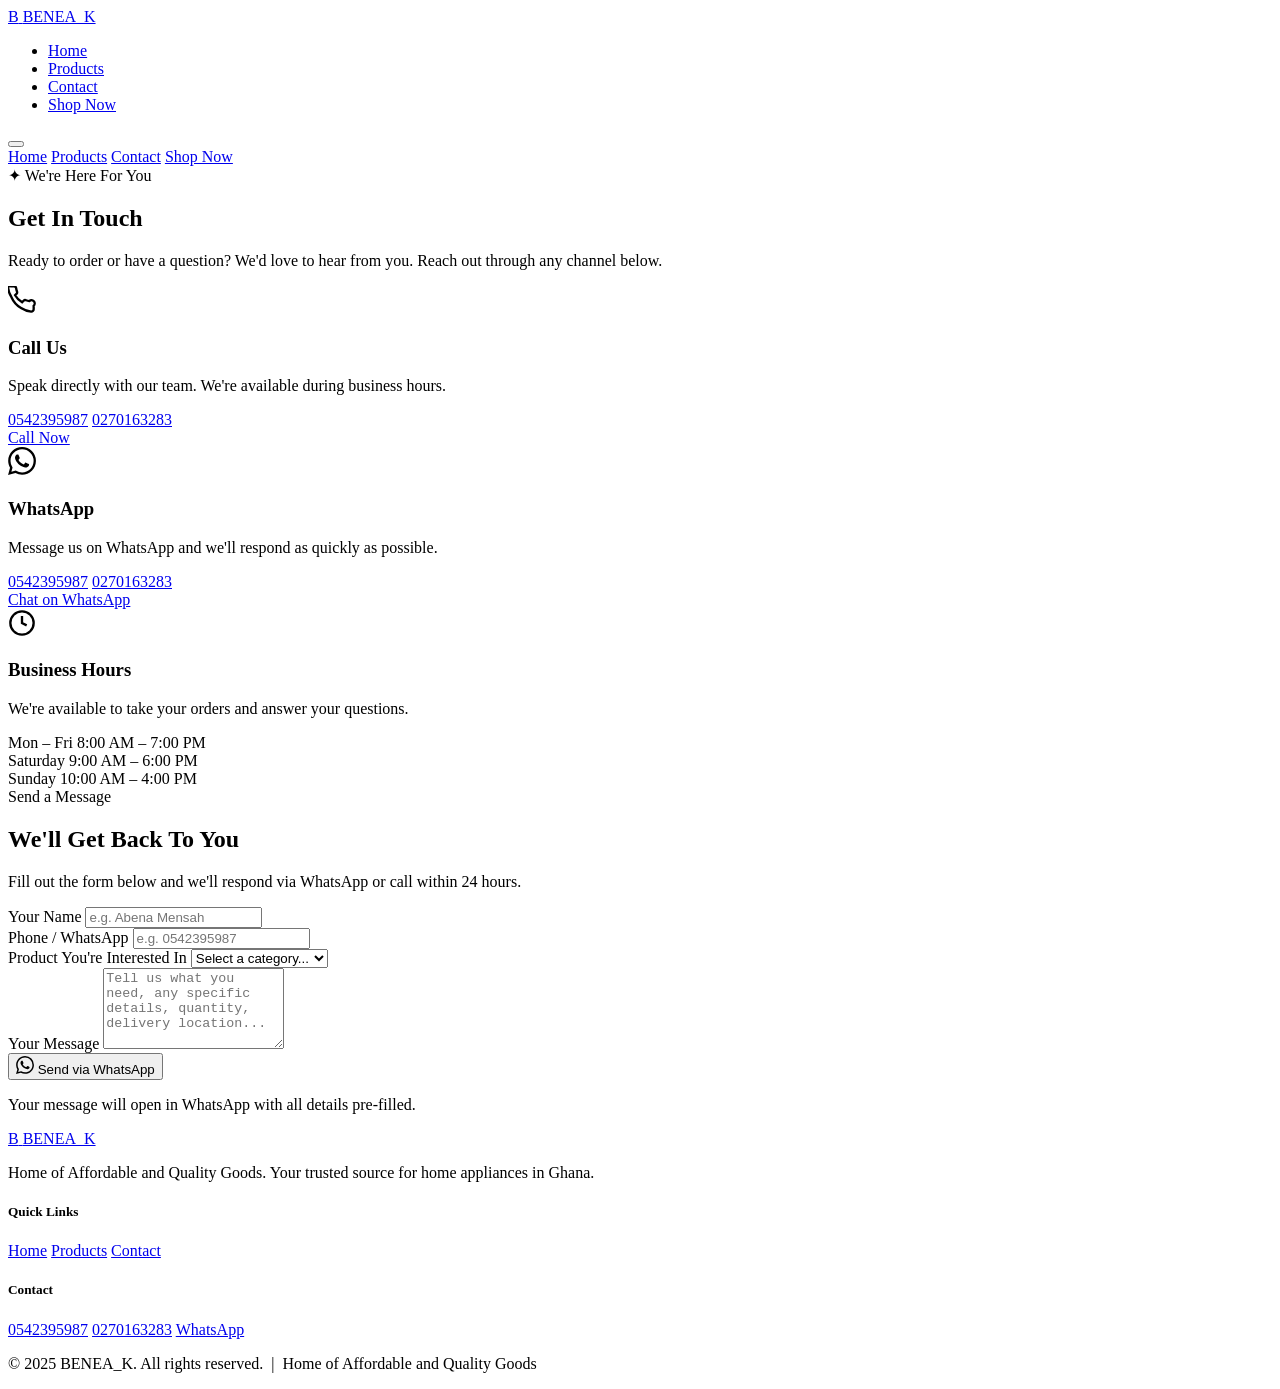
==== contact.html @ fbb22505 "Add files via upload" ====
<!DOCTYPE html>
<html lang="en">

<head>
  <meta charset="UTF-8" />
  <meta name="viewport" content="width=device-width, initial-scale=1.0" />
  <title>Contact — BENEA_K</title>
  <meta name="description"
    content="Contact BENEA_K for quality home appliances. Call or WhatsApp 0542395987 / 0270163283." />
  <link rel="preconnect" href="https://fonts.googleapis.com" />
  <link rel="preconnect" href="https://fonts.gstatic.com" crossorigin />
  <link
    href="https://fonts.googleapis.com/css2?family=Playfair+Display:wght@700;900&family=DM+Sans:wght@300;400;500;600&family=DM+Serif+Display&display=swap"
    rel="stylesheet" />
  <link rel="stylesheet" href="../css/style.css" />
</head>

<body>

  <!-- NAV -->
  <header class="nav-wrapper">
    <nav class="nav">
      <a href="../index.html" class="nav-logo">
        <span class="logo-mark">B</span>
        <span class="logo-text">BENEA<span class="logo-k">_K</span></span>
      </a>
      <ul class="nav-links">
        <li><a href="../index.html" class="nav-link">Home</a></li>
        <li><a href="../index.html#products" class="nav-link">Products</a></li>
        <li><a href="contact.html" class="nav-link active">Contact</a></li>
        <li><a href="contact.html" class="nav-cta">Shop Now</a></li>
      </ul>
      <button class="hamburger" id="hamburger" aria-label="Open menu">
        <span></span><span></span><span></span>
      </button>
    </nav>
    <div class="mobile-menu" id="mobileMenu">
      <a href="../index.html">Home</a>
      <a href="../index.html#products">Products</a>
      <a href="contact.html">Contact</a>
      <a href="contact.html" class="mobile-cta">Shop Now</a>
    </div>
  </header>

  <!-- CONTACT HERO -->
  <section class="contact-hero">
    <div class="hero-bg">
      <div class="hero-orb hero-orb-1"></div>
      <div class="hero-orb hero-orb-2"></div>
    </div>
    <div class="contact-hero-content">
      <span class="hero-badge">✦ We're Here For You</span>
      <h1>Get In Touch</h1>
      <p>Ready to order or have a question? We'd love to hear from you. Reach out through any channel below.</p>
    </div>
  </section>

  <!-- CONTACT CARDS -->
  <section class="contact-section">
    <div class="container">
      <div class="contact-cards">

        <div class="contact-card contact-card-phone">
          <div class="cc-icon">
            <svg width="28" height="28" viewBox="0 0 24 24" fill="none" stroke="currentColor" stroke-width="2">
              <path
                d="M22 16.92v3a2 2 0 01-2.18 2 19.79 19.79 0 01-8.63-3.07A19.5 19.5 0 013.07 9.81a19.79 19.79 0 01-3.07-8.67A2 2 0 012 .18h3a2 2 0 012 1.72c.127.96.361 1.903.7 2.81a2 2 0 01-.45 2.11L6.09 7.91a16 16 0 006 6l1.27-1.27a2 2 0 012.11-.45c.907.339 1.85.573 2.81.7A2 2 0 0122 16.92z" />
            </svg>
          </div>
          <h3>Call Us</h3>
          <p>Speak directly with our team. We're available during business hours.</p>
          <div class="cc-numbers">
            <a href="tel:0542395987" class="cc-number">0542395987</a>
            <a href="tel:0270163283" class="cc-number">0270163283</a>
          </div>
          <a href="tel:0542395987" class="cc-btn">Call Now</a>
        </div>

        <div class="contact-card contact-card-whatsapp">
          <div class="cc-icon">
            <svg width="28" height="28" viewBox="0 0 24 24" fill="currentColor">
              <path
                d="M17.472 14.382c-.297-.149-1.758-.867-2.03-.967-.273-.099-.471-.148-.67.15-.197.297-.767.966-.94 1.164-.173.199-.347.223-.644.075-.297-.15-1.255-.463-2.39-1.475-.883-.788-1.48-1.761-1.653-2.059-.173-.297-.018-.458.13-.606.134-.133.298-.347.446-.52.149-.174.198-.298.298-.497.099-.198.05-.371-.025-.52-.075-.149-.669-1.612-.916-2.207-.242-.579-.487-.5-.669-.51-.173-.008-.371-.01-.57-.01-.198 0-.52.074-.792.372-.272.297-1.04 1.016-1.04 2.479 0 1.462 1.065 2.875 1.213 3.074.149.198 2.096 3.2 5.077 4.487.709.306 1.262.489 1.694.625.712.227 1.36.195 1.871.118.571-.085 1.758-.719 2.006-1.413.248-.694.248-1.289.173-1.413-.074-.124-.272-.198-.57-.347m-5.421 7.403h-.004a9.87 9.87 0 01-5.031-1.378l-.361-.214-3.741.982.998-3.648-.235-.374a9.86 9.86 0 01-1.51-5.26c.001-5.45 4.436-9.884 9.888-9.884 2.64 0 5.122 1.03 6.988 2.898a9.825 9.825 0 012.893 6.994c-.003 5.45-4.437 9.884-9.885 9.884m8.413-18.297A11.815 11.815 0 0012.05 0C5.495 0 .16 5.335.157 11.892c0 2.096.547 4.142 1.588 5.945L.057 24l6.305-1.654a11.882 11.882 0 005.683 1.448h.005c6.554 0 11.89-5.335 11.893-11.893a11.821 11.821 0 00-3.48-8.413z" />
            </svg>
          </div>
          <h3>WhatsApp</h3>
          <p>Message us on WhatsApp and we'll respond as quickly as possible.</p>
          <div class="cc-numbers">
            <a href="https://wa.me/233542395987" class="cc-number" target="_blank">0542395987</a>
            <a href="https://wa.me/233270163283" class="cc-number" target="_blank">0270163283</a>
          </div>
          <a href="https://wa.me/233542395987?text=Hello%20BENEA_K!%20I%27d%20like%20to%20order%20a%20product."
            target="_blank" class="cc-btn cc-btn-wa">Chat on WhatsApp</a>
        </div>

        <div class="contact-card contact-card-hours">
          <div class="cc-icon cc-icon-hours">
            <svg width="28" height="28" viewBox="0 0 24 24" fill="none" stroke="currentColor" stroke-width="2">
              <circle cx="12" cy="12" r="10" />
              <polyline points="12 6 12 12 16 14" />
            </svg>
          </div>
          <h3>Business Hours</h3>
          <p>We're available to take your orders and answer your questions.</p>
          <div class="hours-list">
            <div class="hours-row">
              <span>Mon – Fri</span>
              <span>8:00 AM – 7:00 PM</span>
            </div>
            <div class="hours-row">
              <span>Saturday</span>
              <span>9:00 AM – 6:00 PM</span>
            </div>
            <div class="hours-row">
              <span>Sunday</span>
              <span>10:00 AM – 4:00 PM</span>
            </div>
          </div>
        </div>

      </div>

      <!-- MESSAGE FORM -->
      <div class="contact-form-section">
        <div class="form-intro">
          <span class="section-eyebrow">Send a Message</span>
          <h2>We'll Get Back To You</h2>
          <p>Fill out the form below and we'll respond via WhatsApp or call within 24 hours.</p>
        </div>
        <div class="contact-form-wrap">
          <div class="contact-form" id="contactForm">
            <div class="form-row">
              <div class="form-group">
                <label for="name">Your Name</label>
                <input type="text" id="name" placeholder="e.g. Abena Mensah" required />
              </div>
              <div class="form-group">
                <label for="phone">Phone / WhatsApp</label>
                <input type="tel" id="phone" placeholder="e.g. 0542395987" required />
              </div>
            </div>
            <div class="form-group">
              <label for="product">Product You're Interested In</label>
              <select id="product">
                <option value="">Select a category...</option>
                <option>Bowl Sets</option>
                <option>Storage Containers</option>
                <option>Gas Cylinders</option>
                <option>Cookware / Pans</option>
                <option>Dinnerware Sets</option>
                <option>Lunch Bags</option>
                <option>Microwaves</option>
                <option>Electric Kettles</option>
                <option>Steam Irons</option>
                <option>Other</option>
              </select>
            </div>
            <div class="form-group">
              <label for="message">Your Message</label>
              <textarea id="message" rows="5"
                placeholder="Tell us what you need, any specific details, quantity, delivery location..."></textarea>
            </div>
            <button type="button" class="form-submit" id="formSubmit" onclick="sendWhatsApp()">
              <svg width="18" height="18" viewBox="0 0 24 24" fill="currentColor">
                <path
                  d="M17.472 14.382c-.297-.149-1.758-.867-2.03-.967-.273-.099-.471-.148-.67.15-.197.297-.767.966-.94 1.164-.173.199-.347.223-.644.075-.297-.15-1.255-.463-2.39-1.475-.883-.788-1.48-1.761-1.653-2.059-.173-.297-.018-.458.13-.606.134-.133.298-.347.446-.52.149-.174.198-.298.298-.497.099-.198.05-.371-.025-.52-.075-.149-.669-1.612-.916-2.207-.242-.579-.487-.5-.669-.51-.173-.008-.371-.01-.57-.01-.198 0-.52.074-.792.372-.272.297-1.04 1.016-1.04 2.479 0 1.462 1.065 2.875 1.213 3.074.149.198 2.096 3.2 5.077 4.487.709.306 1.262.489 1.694.625.712.227 1.36.195 1.871.118.571-.085 1.758-.719 2.006-1.413.248-.694.248-1.289.173-1.413-.074-.124-.272-.198-.57-.347m-5.421 7.403h-.004a9.87 9.87 0 01-5.031-1.378l-.361-.214-3.741.982.998-3.648-.235-.374a9.86 9.86 0 01-1.51-5.26c.001-5.45 4.436-9.884 9.888-9.884 2.64 0 5.122 1.03 6.988 2.898a9.825 9.825 0 012.893 6.994c-.003 5.45-4.437 9.884-9.885 9.884m8.413-18.297A11.815 11.815 0 0012.05 0C5.495 0 .16 5.335.157 11.892c0 2.096.547 4.142 1.588 5.945L.057 24l6.305-1.654a11.882 11.882 0 005.683 1.448h.005c6.554 0 11.89-5.335 11.893-11.893a11.821 11.821 0 00-3.48-8.413z" />
              </svg>
              Send via WhatsApp
            </button>
            <p class="form-note">Your message will open in WhatsApp with all details pre-filled.</p>
          </div>
        </div>
      </div>

    </div>
  </section>

  <!-- FOOTER -->
  <footer class="footer">
    <div class="container footer-inner">
      <div class="footer-brand">
        <a href="../index.html" class="nav-logo footer-logo">
          <span class="logo-mark">B</span>
          <span class="logo-text">BENEA<span class="logo-k">_K</span></span>
        </a>
        <p>Home of Affordable and Quality Goods. Your trusted source for home appliances in Ghana.</p>
      </div>
      <div class="footer-links">
        <h5>Quick Links</h5>
        <a href="../index.html">Home</a>
        <a href="../index.html#products">Products</a>
        <a href="contact.html">Contact</a>
      </div>
      <div class="footer-contact">
        <h5>Contact</h5>
        <a href="tel:0542395987">0542395987</a>
        <a href="tel:0270163283">0270163283</a>
        <a href="https://wa.me/233542395987" target="_blank">WhatsApp</a>
      </div>
    </div>
    <div class="footer-bottom">
      <p>© 2025 BENEA_K. All rights reserved. &nbsp;|&nbsp; Home of Affordable and Quality Goods</p>
    </div>
  </footer>

  <script src="../js/main.js"></script>
  <script>
    function sendWhatsApp() {
      const name = document.getElementById('name').value.trim();
      const phone = document.getElementById('phone').value.trim();
      const product = document.getElementById('product').value;
      const message = document.getElementById('message').value.trim();
      if (!name || !phone) {
        alert('Please enter your name and phone number.');
        return;
      }
      const text = `Hello BENEA_K! 👋\n\nName: ${name}\nPhone: ${phone}\nInterested in: ${product || 'Not specified'}\n\nMessage: ${message || 'I would like to enquire about your products.'}`;
      const encoded = encodeURIComponent(text);
      window.open(`https://wa.me/233542395987?text=${encoded}`, '_blank');
    }
  </script>
</body>

</html>
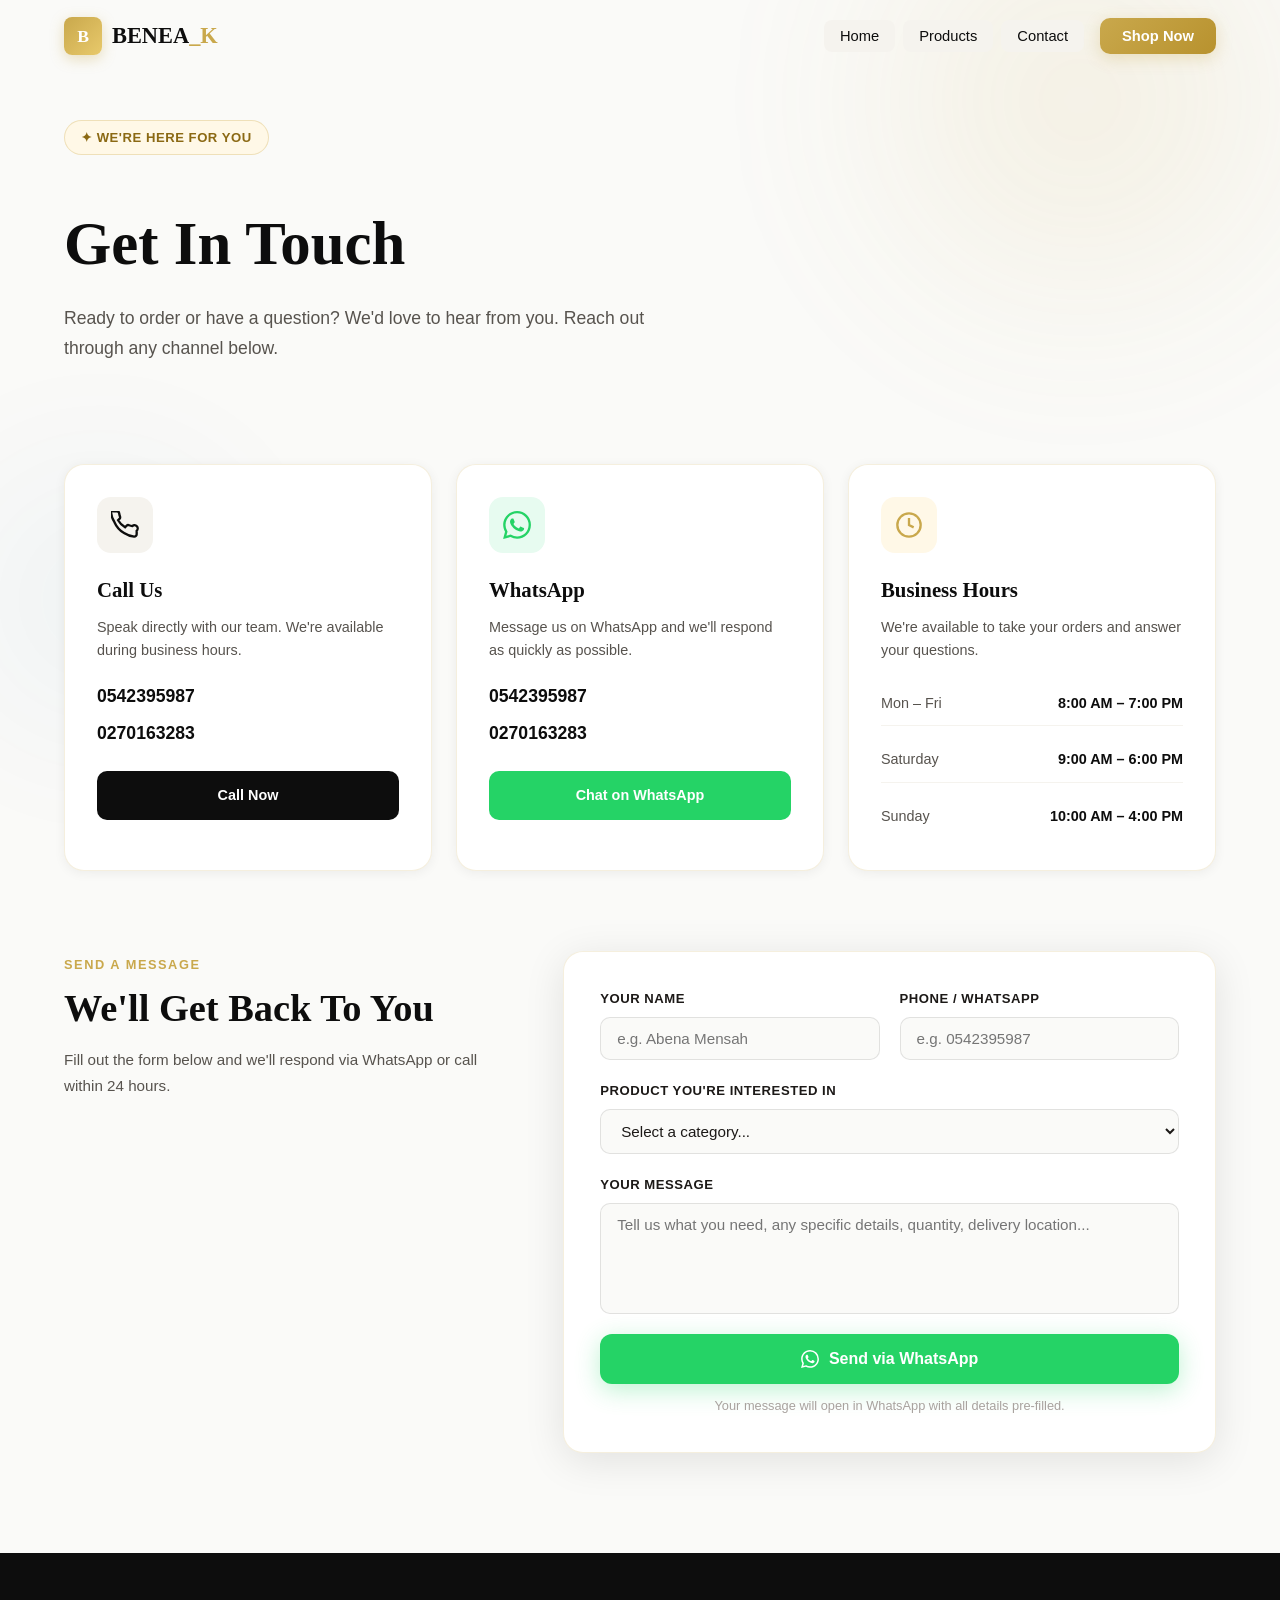
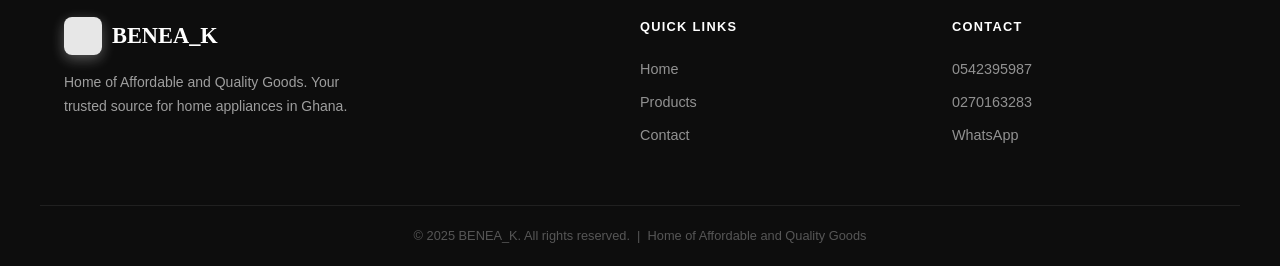
==== commit a1117916: "Update contact.html" ====
--- a/contact.html
+++ b/contact.html
@@ -12,7 +12,7 @@
   <link
     href="https://fonts.googleapis.com/css2?family=Playfair+Display:wght@700;900&family=DM+Sans:wght@300;400;500;600&family=DM+Serif+Display&display=swap"
     rel="stylesheet" />
-  <link rel="stylesheet" href="../css/style.css" />
+  <link rel="stylesheet" href="style.css">
 </head>
 
 <body>
@@ -203,7 +203,7 @@
     </div>
   </footer>
 
-  <script src="../js/main.js"></script>
+  <script src="script.js"></script>
   <script>
     function sendWhatsApp() {
       const name = document.getElementById('name').value.trim();
@@ -221,4 +221,4 @@
   </script>
 </body>
 
-</html>+</html>
--- a/style.css
+++ b/style.css
@@ -0,0 +1,1546 @@
+/* ═══════════════════════════════════════════════════════
+   BENEA_K — Premium Home Goods Website
+   Design: Warm luxury with clean editorial aesthetic
+   ═══════════════════════════════════════════════════════ */
+
+/* ── CSS Variables ── */
+:root {
+  --gold: #C9A84C;
+  --gold-light: #E8C96B;
+  --gold-pale: #FFF8E7;
+  --dark: #0D0D0D;
+  --dark-2: #1A1A1A;
+  --dark-3: #2A2524;
+  --text: #1C1917;
+  --text-2: #57534E;
+  --text-3: #A8A29E;
+  --white: #FFFFFF;
+  --cream: #FAFAF8;
+  --cream-2: #F5F3EE;
+  --blue-accent: #1D5FA8;
+  --wa-green: #25D366;
+  --border: rgba(201, 168, 76, 0.18);
+  --shadow-sm: 0 2px 12px rgba(0, 0, 0, 0.06);
+  --shadow-md: 0 8px 40px rgba(0, 0, 0, 0.10);
+  --shadow-lg: 0 20px 80px rgba(0, 0, 0, 0.14);
+  --radius: 16px;
+  --radius-sm: 10px;
+  --transition: 0.3s cubic-bezier(0.4, 0, 0.2, 1);
+}
+
+/* ── Reset & Base ── */
+*,
+*::before,
+*::after {
+  box-sizing: border-box;
+  margin: 0;
+  padding: 0;
+}
+
+html {
+  scroll-behavior: smooth;
+  font-size: 16px;
+}
+
+body {
+  font-family: 'DM Sans', sans-serif;
+  background: var(--cream);
+  color: var(--text);
+  line-height: 1.6;
+  overflow-x: hidden;
+}
+
+img {
+  max-width: 100%;
+  display: block;
+}
+
+a {
+  text-decoration: none;
+  color: inherit;
+}
+
+button {
+  cursor: pointer;
+  border: none;
+  background: none;
+  font-family: inherit;
+}
+
+ul {
+  list-style: none;
+}
+
+.container {
+  max-width: 1200px;
+  margin: 0 auto;
+  padding: 0 24px;
+}
+
+/* ══════════════════════════════════════
+   NAVIGATION
+══════════════════════════════════════ */
+.nav-wrapper {
+  position: fixed;
+  top: 0;
+  left: 0;
+  right: 0;
+  z-index: 999;
+  transition: var(--transition);
+}
+
+.nav-wrapper.scrolled {
+  background: rgba(255, 255, 255, 0.96);
+  backdrop-filter: blur(20px);
+  border-bottom: 1px solid var(--border);
+  box-shadow: 0 4px 32px rgba(0, 0, 0, 0.08);
+}
+
+.nav {
+  max-width: 1200px;
+  margin: 0 auto;
+  padding: 0 24px;
+  height: 72px;
+  display: flex;
+  align-items: center;
+  justify-content: space-between;
+}
+
+.nav-logo {
+  display: flex;
+  align-items: center;
+  gap: 10px;
+  font-family: 'Playfair Display', serif;
+  font-weight: 900;
+  font-size: 1.4rem;
+  color: var(--dark);
+}
+
+.logo-mark {
+  width: 38px;
+  height: 38px;
+  background: linear-gradient(135deg, var(--gold), var(--gold-light));
+  color: white;
+  border-radius: 8px;
+  display: flex;
+  align-items: center;
+  justify-content: center;
+  font-size: 1.1rem;
+  font-weight: 900;
+  box-shadow: 0 4px 14px rgba(201, 168, 76, 0.35);
+}
+
+.logo-k {
+  color: var(--gold);
+}
+
+.nav-links {
+  display: flex;
+  align-items: center;
+  gap: 8px;
+}
+
+.nav-link {
+  padding: 8px 16px;
+  border-radius: 8px;
+  font-size: 0.92rem;
+  font-weight: 500;
+  color: var(--text-2);
+  transition: var(--transition);
+}
+
+.nav-link:hover,
+.nav-link.active {
+  color: var(--dark);
+  background: var(--cream-2);
+}
+
+.nav-cta {
+  padding: 10px 22px;
+  background: linear-gradient(135deg, var(--gold), #B8922E);
+  color: white;
+  border-radius: 10px;
+  font-size: 0.92rem;
+  font-weight: 600;
+  margin-left: 8px;
+  box-shadow: 0 4px 16px rgba(201, 168, 76, 0.3);
+  transition: var(--transition);
+}
+
+.nav-cta:hover {
+  transform: translateY(-1px);
+  box-shadow: 0 6px 24px rgba(201, 168, 76, 0.4);
+}
+
+.hamburger {
+  display: none;
+  flex-direction: column;
+  gap: 5px;
+  padding: 8px;
+}
+
+.hamburger span {
+  display: block;
+  width: 24px;
+  height: 2px;
+  background: var(--dark);
+  border-radius: 2px;
+  transition: var(--transition);
+}
+
+.mobile-menu {
+  display: none;
+  flex-direction: column;
+  background: white;
+  border-top: 1px solid var(--border);
+  padding: 16px 24px;
+  gap: 4px;
+}
+
+.mobile-menu a {
+  padding: 12px 16px;
+  border-radius: 10px;
+  font-weight: 500;
+  color: var(--text-2);
+  transition: var(--transition);
+}
+
+.mobile-menu a:hover {
+  background: var(--cream-2);
+  color: var(--dark);
+}
+
+.mobile-cta {
+  background: linear-gradient(135deg, var(--gold), #B8922E) !important;
+  color: white !important;
+  text-align: center;
+  margin-top: 8px;
+}
+
+/* ══════════════════════════════════════
+   HERO SECTION
+══════════════════════════════════════ */
+.hero {
+  min-height: 100vh;
+  display: flex;
+  align-items: center;
+  padding: 100px 24px 80px;
+  max-width: 1200px;
+  margin: 0 auto;
+  gap: 60px;
+  position: relative;
+}
+
+.hero-bg {
+  position: fixed;
+  inset: 0;
+  z-index: -1;
+  overflow: hidden;
+  pointer-events: none;
+}
+
+.hero-orb {
+  position: absolute;
+  border-radius: 50%;
+  filter: blur(80px);
+  opacity: 0.45;
+}
+
+.hero-orb-1 {
+  width: 600px;
+  height: 600px;
+  background: radial-gradient(circle, rgba(201, 168, 76, 0.3) 0%, transparent 70%);
+  top: -200px;
+  right: -100px;
+  animation: floatOrb 8s ease-in-out infinite;
+}
+
+.hero-orb-2 {
+  width: 400px;
+  height: 400px;
+  background: radial-gradient(circle, rgba(29, 95, 168, 0.15) 0%, transparent 70%);
+  bottom: 100px;
+  left: -100px;
+  animation: floatOrb 10s ease-in-out infinite reverse;
+}
+
+.hero-orb-3 {
+  width: 300px;
+  height: 300px;
+  background: radial-gradient(circle, rgba(201, 168, 76, 0.2) 0%, transparent 70%);
+  top: 40%;
+  left: 40%;
+  animation: floatOrb 12s ease-in-out infinite;
+}
+
+.hero-grid {
+  position: absolute;
+  inset: 0;
+  background-image:
+    linear-gradient(rgba(201, 168, 76, 0.05) 1px, transparent 1px),
+    linear-gradient(90deg, rgba(201, 168, 76, 0.05) 1px, transparent 1px);
+  background-size: 60px 60px;
+}
+
+@keyframes floatOrb {
+
+  0%,
+  100% {
+    transform: translate(0, 0) scale(1);
+  }
+
+  33% {
+    transform: translate(30px, -20px) scale(1.05);
+  }
+
+  66% {
+    transform: translate(-20px, 30px) scale(0.95);
+  }
+}
+
+.hero-content {
+  flex: 1;
+  max-width: 580px;
+}
+
+.hero-badge {
+  display: inline-flex;
+  align-items: center;
+  gap: 8px;
+  background: var(--gold-pale);
+  border: 1px solid rgba(201, 168, 76, 0.3);
+  color: #8B6914;
+  padding: 6px 16px;
+  border-radius: 50px;
+  font-size: 0.82rem;
+  font-weight: 600;
+  letter-spacing: 0.04em;
+  text-transform: uppercase;
+  margin-bottom: 28px;
+  animation: fadeUp 0.6s ease both;
+}
+
+.hero-title {
+  font-family: 'Playfair Display', serif;
+  font-size: clamp(2.8rem, 5vw, 4.2rem);
+  font-weight: 900;
+  line-height: 1.1;
+  color: var(--dark);
+  margin-bottom: 24px;
+  animation: fadeUp 0.6s 0.1s ease both;
+}
+
+.hero-title em {
+  font-style: italic;
+  color: var(--gold);
+  display: block;
+}
+
+.hero-sub {
+  font-size: 1.1rem;
+  color: var(--text-2);
+  line-height: 1.7;
+  margin-bottom: 40px;
+  font-weight: 300;
+  animation: fadeUp 0.6s 0.2s ease both;
+}
+
+.hero-actions {
+  display: flex;
+  gap: 16px;
+  flex-wrap: wrap;
+  margin-bottom: 52px;
+  animation: fadeUp 0.6s 0.3s ease both;
+}
+
+.btn-primary {
+  display: inline-flex;
+  align-items: center;
+  gap: 8px;
+  padding: 14px 32px;
+  background: linear-gradient(135deg, var(--gold), #B8922E);
+  color: white;
+  border-radius: 12px;
+  font-weight: 600;
+  font-size: 0.95rem;
+  box-shadow: 0 6px 24px rgba(201, 168, 76, 0.35);
+  transition: var(--transition);
+}
+
+.btn-primary:hover {
+  transform: translateY(-2px);
+  box-shadow: 0 10px 36px rgba(201, 168, 76, 0.45);
+}
+
+.btn-secondary {
+  display: inline-flex;
+  align-items: center;
+  gap: 8px;
+  padding: 14px 28px;
+  background: white;
+  color: var(--text);
+  border-radius: 12px;
+  font-weight: 600;
+  font-size: 0.95rem;
+  border: 1.5px solid var(--border);
+  box-shadow: var(--shadow-sm);
+  transition: var(--transition);
+}
+
+.btn-secondary:hover {
+  border-color: var(--gold);
+  transform: translateY(-2px);
+  box-shadow: var(--shadow-md);
+}
+
+.hero-stats {
+  display: flex;
+  align-items: center;
+  gap: 32px;
+  animation: fadeUp 0.6s 0.4s ease both;
+}
+
+.stat {
+  text-align: center;
+}
+
+.stat-num {
+  display: block;
+  font-family: 'Playfair Display', serif;
+  font-size: 1.6rem;
+  font-weight: 900;
+  color: var(--dark);
+}
+
+.stat-label {
+  font-size: 0.78rem;
+  color: var(--text-3);
+  text-transform: uppercase;
+  letter-spacing: 0.08em;
+}
+
+.stat-divider {
+  width: 1px;
+  height: 40px;
+  background: var(--border);
+}
+
+.hero-visual {
+  flex: 1;
+  max-width: 460px;
+  position: relative;
+  min-height: 420px;
+  display: flex;
+  align-items: center;
+  justify-content: center;
+  animation: fadeUp 0.6s 0.2s ease both;
+}
+
+.hero-blob {
+  position: absolute;
+  width: 360px;
+  height: 360px;
+  background: linear-gradient(135deg, rgba(201, 168, 76, 0.12), rgba(201, 168, 76, 0.04));
+  border-radius: 60% 40% 50% 50% / 50% 60% 40% 50%;
+  animation: blobMorph 8s ease-in-out infinite;
+}
+
+@keyframes blobMorph {
+
+  0%,
+  100% {
+    border-radius: 60% 40% 50% 50% / 50% 60% 40% 50%;
+  }
+
+  50% {
+    border-radius: 40% 60% 40% 60% / 60% 40% 60% 40%;
+  }
+}
+
+.hero-card {
+  position: absolute;
+  background: white;
+  border: 1px solid var(--border);
+  border-radius: 16px;
+  padding: 16px 20px;
+  display: flex;
+  align-items: center;
+  gap: 12px;
+  box-shadow: var(--shadow-md);
+  white-space: nowrap;
+  animation: heroCardFloat 6s ease-in-out infinite;
+  transition: var(--transition);
+}
+
+.hero-card:hover {
+  transform: translateY(-4px) scale(1.02);
+}
+
+.hcard-icon {
+  font-size: 1.6rem;
+}
+
+.hcard-text {
+  font-size: 0.88rem;
+  font-weight: 600;
+  color: var(--dark);
+}
+
+.hero-card-1 {
+  top: 30px;
+  left: 0;
+  animation-delay: 0s;
+}
+
+.hero-card-2 {
+  top: 120px;
+  right: 0;
+  animation-delay: 1.5s;
+}
+
+.hero-card-3 {
+  bottom: 140px;
+  left: 20px;
+  animation-delay: 3s;
+}
+
+.hero-card-4 {
+  bottom: 40px;
+  right: 20px;
+  animation-delay: 4.5s;
+}
+
+@keyframes heroCardFloat {
+
+  0%,
+  100% {
+    transform: translateY(0px);
+  }
+
+  50% {
+    transform: translateY(-8px);
+  }
+}
+
+@keyframes fadeUp {
+  from {
+    opacity: 0;
+    transform: translateY(24px);
+  }
+
+  to {
+    opacity: 1;
+    transform: translateY(0);
+  }
+}
+
+/* ══════════════════════════════════════
+   MARQUEE
+══════════════════════════════════════ */
+.marquee-strip {
+  background: var(--dark);
+  padding: 14px 0;
+  overflow: hidden;
+  border-top: 1px solid rgba(255, 255, 255, 0.08);
+  border-bottom: 1px solid rgba(255, 255, 255, 0.08);
+}
+
+.marquee-track {
+  display: flex;
+  gap: 32px;
+  white-space: nowrap;
+  animation: marquee 30s linear infinite;
+  width: max-content;
+}
+
+.marquee-track span {
+  font-size: 0.85rem;
+  font-weight: 600;
+  letter-spacing: 0.06em;
+  text-transform: uppercase;
+  color: rgba(255, 255, 255, 0.7);
+}
+
+.marquee-track span:nth-child(even) {
+  color: var(--gold);
+}
+
+@keyframes marquee {
+  from {
+    transform: translateX(0);
+  }
+
+  to {
+    transform: translateX(-50%);
+  }
+}
+
+/* ══════════════════════════════════════
+   PRODUCTS SECTION
+══════════════════════════════════════ */
+.products-section {
+  padding: 100px 0 80px;
+  background: var(--cream);
+}
+
+.section-header {
+  text-align: center;
+  margin-bottom: 60px;
+}
+
+.section-eyebrow {
+  display: inline-block;
+  font-size: 0.8rem;
+  font-weight: 700;
+  letter-spacing: 0.12em;
+  text-transform: uppercase;
+  color: var(--gold);
+  margin-bottom: 12px;
+}
+
+.section-title {
+  font-family: 'Playfair Display', serif;
+  font-size: clamp(2rem, 4vw, 2.8rem);
+  font-weight: 900;
+  color: var(--dark);
+  margin-bottom: 16px;
+}
+
+.section-desc {
+  font-size: 1.05rem;
+  color: var(--text-2);
+  max-width: 520px;
+  margin: 0 auto;
+  font-weight: 300;
+}
+
+/* Filter Tabs */
+.filter-tabs {
+  display: flex;
+  justify-content: center;
+  gap: 8px;
+  flex-wrap: wrap;
+  margin-bottom: 52px;
+}
+
+.filter-btn {
+  padding: 10px 22px;
+  border-radius: 50px;
+  font-size: 0.88rem;
+  font-weight: 600;
+  color: var(--text-2);
+  background: white;
+  border: 1.5px solid var(--border);
+  transition: var(--transition);
+  cursor: pointer;
+}
+
+.filter-btn:hover {
+  border-color: var(--gold);
+  color: var(--gold);
+}
+
+.filter-btn.active {
+  background: linear-gradient(135deg, var(--gold), #B8922E);
+  color: white;
+  border-color: transparent;
+  box-shadow: 0 4px 16px rgba(201, 168, 76, 0.3);
+}
+
+/* Products Grid */
+.products-grid {
+  display: grid;
+  grid-template-columns: repeat(auto-fill, minmax(300px, 1fr));
+  gap: 28px;
+}
+
+.product-card {
+  background: white;
+  border-radius: 20px;
+  overflow: hidden;
+  border: 1px solid rgba(0, 0, 0, 0.06);
+  box-shadow: var(--shadow-sm);
+  transition: var(--transition);
+}
+
+.product-card:hover {
+  transform: translateY(-6px);
+  box-shadow: var(--shadow-lg);
+  border-color: var(--border);
+}
+
+.product-card.featured {
+  border: 1.5px solid rgba(201, 168, 76, 0.35);
+}
+
+.product-img-wrap {
+  position: relative;
+  overflow: hidden;
+  height: 220px;
+  background: var(--cream-2);
+}
+
+.product-img {
+  width: 100%;
+  height: 100%;
+  display: flex;
+  align-items: center;
+  justify-content: center;
+  transition: transform 0.4s ease;
+}
+
+/* Beautiful gradient backgrounds per product */
+.product-img-1 {
+  background: linear-gradient(135deg, #FFF8E7, #F5E6C8);
+}
+
+.product-img-2 {
+  background: linear-gradient(135deg, #E8F5E9, #C8E6C9);
+}
+
+.product-img-3 {
+  background: linear-gradient(135deg, #E8EAF6, #C5CAE9);
+}
+
+.product-img-4 {
+  background: linear-gradient(135deg, #FBE9E7, #FFCCBC);
+}
+
+.product-img-5 {
+  background: linear-gradient(135deg, #F3E5F5, #E1BEE7);
+}
+
+.product-img-6 {
+  background: linear-gradient(135deg, #E0F7FA, #B2EBF2);
+}
+
+.product-img-7 {
+  background: linear-gradient(135deg, #ECEFF1, #CFD8DC);
+}
+
+.product-img-8 {
+  background: linear-gradient(135deg, #FFF3E0, #FFE0B2);
+}
+
+.product-img-9 {
+  background: linear-gradient(135deg, #E8EAF6, #C5CAE9);
+}
+
+.product-img-wrap:hover .product-img {
+  transform: scale(1.05);
+}
+
+.img-placeholder {
+  font-size: 3.5rem;
+  line-height: 1;
+  filter: drop-shadow(0 4px 12px rgba(0, 0, 0, 0.15));
+  transition: transform 0.3s ease;
+}
+
+.product-card:hover .img-placeholder {
+  transform: scale(1.1) rotate(-3deg);
+}
+
+.product-badge {
+  position: absolute;
+  top: 14px;
+  left: 14px;
+  background: linear-gradient(135deg, var(--gold), #B8922E);
+  color: white;
+  padding: 4px 12px;
+  border-radius: 50px;
+  font-size: 0.72rem;
+  font-weight: 700;
+  letter-spacing: 0.04em;
+  text-transform: uppercase;
+}
+
+.badge-new {
+  background: linear-gradient(135deg, #4CAF50, #388E3C);
+}
+
+.badge-hot {
+  background: linear-gradient(135deg, #F44336, #C62828);
+}
+
+.product-overlay {
+  position: absolute;
+  inset: 0;
+  background: rgba(13, 13, 13, 0.6);
+  display: flex;
+  align-items: center;
+  justify-content: center;
+  opacity: 0;
+  transition: var(--transition);
+  backdrop-filter: blur(4px);
+}
+
+.product-card:hover .product-overlay {
+  opacity: 1;
+}
+
+.overlay-btn {
+  background: white;
+  color: var(--dark);
+  padding: 12px 28px;
+  border-radius: 10px;
+  font-weight: 700;
+  font-size: 0.9rem;
+  transform: translateY(12px);
+  transition: var(--transition);
+}
+
+.product-card:hover .overlay-btn {
+  transform: translateY(0);
+}
+
+.product-info {
+  padding: 20px 22px 22px;
+}
+
+.product-cat {
+  font-size: 0.72rem;
+  font-weight: 700;
+  letter-spacing: 0.1em;
+  text-transform: uppercase;
+  color: var(--gold);
+  margin-bottom: 6px;
+  display: block;
+}
+
+.product-name {
+  font-family: 'Playfair Display', serif;
+  font-size: 1.15rem;
+  font-weight: 700;
+  color: var(--dark);
+  margin-bottom: 8px;
+  line-height: 1.3;
+}
+
+.product-desc {
+  font-size: 0.85rem;
+  color: var(--text-2);
+  line-height: 1.55;
+  margin-bottom: 18px;
+  font-weight: 300;
+}
+
+.product-footer {
+  display: flex;
+  align-items: center;
+  justify-content: space-between;
+}
+
+.product-price {
+  font-family: 'Playfair Display', serif;
+  font-size: 1.25rem;
+  font-weight: 700;
+  color: var(--dark);
+}
+
+.product-btn {
+  padding: 9px 20px;
+  background: var(--dark);
+  color: white;
+  border-radius: 8px;
+  font-size: 0.82rem;
+  font-weight: 600;
+  transition: var(--transition);
+}
+
+.product-btn:hover {
+  background: var(--gold);
+  transform: translateY(-1px);
+}
+
+.products-cta {
+  text-align: center;
+  margin-top: 64px;
+  padding: 48px;
+  background: linear-gradient(135deg, var(--dark), var(--dark-3));
+  border-radius: 24px;
+  color: white;
+}
+
+.products-cta p {
+  font-size: 1.1rem;
+  margin-bottom: 24px;
+  color: rgba(255, 255, 255, 0.75);
+  font-weight: 300;
+}
+
+/* ══════════════════════════════════════
+   WHY SECTION
+══════════════════════════════════════ */
+.why-section {
+  padding: 100px 0;
+  background: white;
+}
+
+.why-grid {
+  display: grid;
+  grid-template-columns: 1fr 1fr;
+  gap: 80px;
+  align-items: center;
+}
+
+.why-title {
+  font-family: 'Playfair Display', serif;
+  font-size: clamp(2rem, 3.5vw, 2.8rem);
+  font-weight: 900;
+  color: var(--dark);
+  margin-bottom: 20px;
+  line-height: 1.2;
+}
+
+.why-desc {
+  font-size: 1rem;
+  color: var(--text-2);
+  line-height: 1.8;
+  margin-bottom: 36px;
+  font-weight: 300;
+}
+
+.why-features {
+  display: flex;
+  flex-direction: column;
+  gap: 28px;
+}
+
+.feature-item {
+  display: flex;
+  align-items: flex-start;
+  gap: 18px;
+  padding: 20px;
+  border-radius: 14px;
+  background: var(--cream);
+  border: 1px solid var(--border);
+  transition: var(--transition);
+}
+
+.feature-item:hover {
+  background: var(--gold-pale);
+  border-color: rgba(201, 168, 76, 0.3);
+  transform: translateX(6px);
+}
+
+.feature-icon {
+  width: 42px;
+  height: 42px;
+  background: linear-gradient(135deg, var(--gold), #B8922E);
+  color: white;
+  border-radius: 10px;
+  display: flex;
+  align-items: center;
+  justify-content: center;
+  font-size: 1.1rem;
+  flex-shrink: 0;
+  box-shadow: 0 4px 12px rgba(201, 168, 76, 0.25);
+}
+
+.feature-text h4 {
+  font-size: 1rem;
+  font-weight: 700;
+  color: var(--dark);
+  margin-bottom: 4px;
+}
+
+.feature-text p {
+  font-size: 0.875rem;
+  color: var(--text-2);
+  line-height: 1.5;
+}
+
+/* ══════════════════════════════════════
+   CTA BANNER
+══════════════════════════════════════ */
+.cta-banner {
+  padding: 100px 24px;
+  background: linear-gradient(135deg, #1A1208 0%, #2D1F06 50%, #1A1208 100%);
+  position: relative;
+  overflow: hidden;
+  text-align: center;
+}
+
+.cta-bg {
+  position: absolute;
+  inset: 0;
+  pointer-events: none;
+}
+
+.cta-orb {
+  position: absolute;
+  width: 600px;
+  height: 600px;
+  background: radial-gradient(circle, rgba(201, 168, 76, 0.2) 0%, transparent 70%);
+  top: 50%;
+  left: 50%;
+  transform: translate(-50%, -50%);
+  animation: floatOrb 10s ease-in-out infinite;
+}
+
+.cta-content {
+  position: relative;
+  z-index: 1;
+}
+
+.cta-content h2 {
+  font-family: 'Playfair Display', serif;
+  font-size: clamp(2rem, 4vw, 3rem);
+  font-weight: 900;
+  color: white;
+  margin-bottom: 16px;
+}
+
+.cta-content p {
+  font-size: 1.1rem;
+  color: rgba(255, 255, 255, 0.65);
+  margin-bottom: 44px;
+  font-weight: 300;
+}
+
+.cta-actions {
+  display: flex;
+  align-items: center;
+  justify-content: center;
+  gap: 16px;
+  flex-wrap: wrap;
+}
+
+.cta-phone,
+.cta-whatsapp {
+  display: inline-flex;
+  align-items: center;
+  gap: 10px;
+  padding: 16px 32px;
+  border-radius: 14px;
+  font-weight: 700;
+  font-size: 1rem;
+  transition: var(--transition);
+}
+
+.cta-phone {
+  background: linear-gradient(135deg, var(--gold), #B8922E);
+  color: white;
+  box-shadow: 0 6px 24px rgba(201, 168, 76, 0.35);
+}
+
+.cta-phone:hover {
+  transform: translateY(-3px);
+  box-shadow: 0 12px 40px rgba(201, 168, 76, 0.45);
+}
+
+.cta-whatsapp {
+  background: var(--wa-green);
+  color: white;
+  box-shadow: 0 6px 24px rgba(37, 211, 102, 0.3);
+}
+
+.cta-whatsapp:hover {
+  transform: translateY(-3px);
+  box-shadow: 0 12px 40px rgba(37, 211, 102, 0.4);
+}
+
+.cta-contact-link {
+  color: rgba(255, 255, 255, 0.55);
+  font-size: 0.9rem;
+  font-weight: 500;
+  text-decoration: underline;
+  text-underline-offset: 4px;
+  transition: var(--transition);
+}
+
+.cta-contact-link:hover {
+  color: white;
+}
+
+/* ══════════════════════════════════════
+   FOOTER
+══════════════════════════════════════ */
+.footer {
+  background: var(--dark);
+  color: rgba(255, 255, 255, 0.6);
+  padding-top: 64px;
+}
+
+.footer-inner {
+  display: grid;
+  grid-template-columns: 2fr 1fr 1fr;
+  gap: 48px;
+  padding-bottom: 48px;
+  border-bottom: 1px solid rgba(255, 255, 255, 0.08);
+}
+
+.footer-logo {
+  filter: brightness(0) invert(1);
+}
+
+.footer-logo .logo-mark {
+  opacity: 0.9;
+}
+
+.footer-logo .logo-text {
+  color: white;
+}
+
+.footer-logo .logo-k {
+  color: var(--gold);
+}
+
+.footer-brand p {
+  margin-top: 16px;
+  font-size: 0.875rem;
+  line-height: 1.7;
+  max-width: 300px;
+}
+
+.footer-links h5,
+.footer-contact h5 {
+  font-size: 0.8rem;
+  font-weight: 700;
+  letter-spacing: 0.1em;
+  text-transform: uppercase;
+  color: white;
+  margin-bottom: 20px;
+}
+
+.footer-links a,
+.footer-contact a {
+  display: block;
+  font-size: 0.9rem;
+  color: rgba(255, 255, 255, 0.55);
+  margin-bottom: 10px;
+  transition: var(--transition);
+}
+
+.footer-links a:hover,
+.footer-contact a:hover {
+  color: var(--gold);
+}
+
+.footer-bottom {
+  padding: 20px 24px;
+  text-align: center;
+}
+
+.footer-bottom p {
+  font-size: 0.8rem;
+  color: rgba(255, 255, 255, 0.3);
+}
+
+/* ══════════════════════════════════════
+   CONTACT PAGE
+══════════════════════════════════════ */
+.contact-hero {
+  min-height: 40vh;
+  display: flex;
+  align-items: flex-end;
+  padding: 120px 24px 60px;
+  position: relative;
+  overflow: hidden;
+  max-width: 1200px;
+  margin: 0 auto;
+}
+
+.contact-hero-content {
+  position: relative;
+  z-index: 1;
+  max-width: 640px;
+  animation: fadeUp 0.6s ease both;
+}
+
+.contact-hero-content h1 {
+  font-family: 'Playfair Display', serif;
+  font-size: clamp(2.5rem, 5vw, 3.8rem);
+  font-weight: 900;
+  color: var(--dark);
+  margin: 12px 0;
+}
+
+.contact-hero-content p {
+  font-size: 1.1rem;
+  color: var(--text-2);
+  font-weight: 300;
+  line-height: 1.7;
+}
+
+.contact-section {
+  padding: 40px 0 100px;
+}
+
+.contact-cards {
+  display: grid;
+  grid-template-columns: repeat(auto-fill, minmax(300px, 1fr));
+  gap: 24px;
+  margin-bottom: 80px;
+}
+
+.contact-card {
+  background: white;
+  border-radius: 20px;
+  padding: 32px;
+  border: 1px solid var(--border);
+  box-shadow: var(--shadow-sm);
+  transition: var(--transition);
+}
+
+.contact-card:hover {
+  transform: translateY(-4px);
+  box-shadow: var(--shadow-md);
+}
+
+.cc-icon {
+  width: 56px;
+  height: 56px;
+  border-radius: 14px;
+  display: flex;
+  align-items: center;
+  justify-content: center;
+  margin-bottom: 20px;
+  background: var(--cream-2);
+  color: var(--dark);
+}
+
+.contact-card-whatsapp .cc-icon {
+  background: #E7FBF0;
+  color: var(--wa-green);
+}
+
+.cc-icon-hours {
+  background: var(--gold-pale);
+  color: var(--gold);
+}
+
+.contact-card h3 {
+  font-family: 'Playfair Display', serif;
+  font-size: 1.3rem;
+  font-weight: 700;
+  color: var(--dark);
+  margin-bottom: 10px;
+}
+
+.contact-card>p {
+  font-size: 0.9rem;
+  color: var(--text-2);
+  line-height: 1.6;
+  margin-bottom: 20px;
+  font-weight: 300;
+}
+
+.cc-numbers {
+  margin-bottom: 24px;
+  display: flex;
+  flex-direction: column;
+  gap: 8px;
+}
+
+.cc-number {
+  font-size: 1.1rem;
+  font-weight: 700;
+  color: var(--dark);
+  font-family: 'DM Sans', sans-serif;
+  transition: var(--transition);
+}
+
+.cc-number:hover {
+  color: var(--gold);
+}
+
+.cc-btn {
+  display: inline-flex;
+  align-items: center;
+  justify-content: center;
+  width: 100%;
+  padding: 13px 24px;
+  background: var(--dark);
+  color: white;
+  border-radius: 10px;
+  font-weight: 600;
+  font-size: 0.9rem;
+  transition: var(--transition);
+}
+
+.cc-btn:hover {
+  background: var(--gold);
+  transform: translateY(-1px);
+}
+
+.cc-btn-wa {
+  background: var(--wa-green);
+}
+
+.cc-btn-wa:hover {
+  background: #1db954;
+}
+
+.hours-list {
+  display: flex;
+  flex-direction: column;
+  gap: 12px;
+}
+
+.hours-row {
+  display: flex;
+  justify-content: space-between;
+  align-items: center;
+  padding: 10px 0;
+  border-bottom: 1px solid var(--cream-2);
+  font-size: 0.9rem;
+}
+
+.hours-row:last-child {
+  border-bottom: none;
+}
+
+.hours-row span:first-child {
+  color: var(--text-2);
+  font-weight: 500;
+}
+
+.hours-row span:last-child {
+  font-weight: 700;
+  color: var(--dark);
+}
+
+/* Contact Form */
+.contact-form-section {
+  display: grid;
+  grid-template-columns: 1fr 1.5fr;
+  gap: 64px;
+  align-items: start;
+}
+
+.form-intro .section-eyebrow {
+  margin-bottom: 10px;
+}
+
+.form-intro h2 {
+  font-family: 'Playfair Display', serif;
+  font-size: clamp(1.8rem, 3vw, 2.4rem);
+  font-weight: 900;
+  color: var(--dark);
+  margin-bottom: 16px;
+  line-height: 1.2;
+}
+
+.form-intro p {
+  font-size: 0.95rem;
+  color: var(--text-2);
+  line-height: 1.7;
+  font-weight: 300;
+}
+
+.contact-form-wrap {
+  background: white;
+  border-radius: 20px;
+  padding: 36px;
+  border: 1px solid var(--border);
+  box-shadow: var(--shadow-md);
+}
+
+.form-row {
+  display: grid;
+  grid-template-columns: 1fr 1fr;
+  gap: 20px;
+}
+
+.form-group {
+  margin-bottom: 20px;
+  display: flex;
+  flex-direction: column;
+  gap: 8px;
+}
+
+.form-group label {
+  font-size: 0.82rem;
+  font-weight: 700;
+  letter-spacing: 0.04em;
+  color: var(--text);
+  text-transform: uppercase;
+}
+
+.form-group input,
+.form-group select,
+.form-group textarea {
+  padding: 12px 16px;
+  border: 1.5px solid rgba(0, 0, 0, 0.1);
+  border-radius: 10px;
+  font-family: 'DM Sans', sans-serif;
+  font-size: 0.95rem;
+  color: var(--text);
+  background: var(--cream);
+  transition: var(--transition);
+  outline: none;
+  resize: none;
+}
+
+.form-group input:focus,
+.form-group select:focus,
+.form-group textarea:focus {
+  border-color: var(--gold);
+  background: white;
+  box-shadow: 0 0 0 4px rgba(201, 168, 76, 0.1);
+}
+
+.form-submit {
+  width: 100%;
+  padding: 16px 24px;
+  background: var(--wa-green);
+  color: white;
+  border-radius: 12px;
+  font-size: 1rem;
+  font-weight: 700;
+  display: flex;
+  align-items: center;
+  justify-content: center;
+  gap: 10px;
+  transition: var(--transition);
+  cursor: pointer;
+  font-family: 'DM Sans', sans-serif;
+  box-shadow: 0 6px 24px rgba(37, 211, 102, 0.3);
+}
+
+.form-submit:hover {
+  transform: translateY(-2px);
+  box-shadow: 0 10px 36px rgba(37, 211, 102, 0.4);
+  background: #20ba5a;
+}
+
+.form-note {
+  text-align: center;
+  font-size: 0.8rem;
+  color: var(--text-3);
+  margin-top: 12px;
+}
+
+/* ══════════════════════════════════════
+   HIDE/SHOW FILTER
+══════════════════════════════════════ */
+.product-card.hidden {
+  display: none;
+}
+
+/* ══════════════════════════════════════
+   SCROLL ANIMATIONS
+══════════════════════════════════════ */
+.reveal {
+  opacity: 0;
+  transform: translateY(30px);
+  transition: opacity 0.7s ease, transform 0.7s ease;
+}
+
+.reveal.visible {
+  opacity: 1;
+  transform: translateY(0);
+}
+
+/* ══════════════════════════════════════
+   RESPONSIVE
+══════════════════════════════════════ */
+@media (max-width: 900px) {
+  .hero {
+    flex-direction: column;
+    padding-top: 110px;
+    text-align: center;
+  }
+
+  .hero-content {
+    max-width: 100%;
+  }
+
+  .hero-actions {
+    justify-content: center;
+  }
+
+  .hero-stats {
+    justify-content: center;
+  }
+
+  .hero-visual {
+    display: none;
+  }
+
+  .why-grid {
+    grid-template-columns: 1fr;
+    gap: 48px;
+  }
+
+  .footer-inner {
+    grid-template-columns: 1fr;
+    gap: 32px;
+  }
+
+  .contact-form-section {
+    grid-template-columns: 1fr;
+  }
+}
+
+@media (max-width: 768px) {
+  .nav-links {
+    display: none;
+  }
+
+  .hamburger {
+    display: flex;
+  }
+
+  .mobile-menu.open {
+    display: flex;
+  }
+
+  .products-grid {
+    grid-template-columns: 1fr;
+  }
+
+  .form-row {
+    grid-template-columns: 1fr;
+  }
+
+  .contact-cards {
+    grid-template-columns: 1fr;
+  }
+
+  .cta-actions {
+    flex-direction: column;
+    align-items: stretch;
+  }
+
+  .cta-phone,
+  .cta-whatsapp {
+    justify-content: center;
+  }
+
+  .hero-stats {
+    gap: 20px;
+  }
+}
+
+@media (max-width: 480px) {
+  .nav {
+    padding: 0 16px;
+  }
+
+  .container {
+    padding: 0 16px;
+  }
+
+  .hero {
+    padding: 90px 16px 60px;
+  }
+
+  .products-section {
+    padding: 60px 0;
+  }
+
+  .why-section {
+    padding: 60px 0;
+  }
+
+  .cta-banner {
+    padding: 60px 16px;
+  }
+
+  .contact-form-wrap {
+    padding: 24px 20px;
+  }
+}
